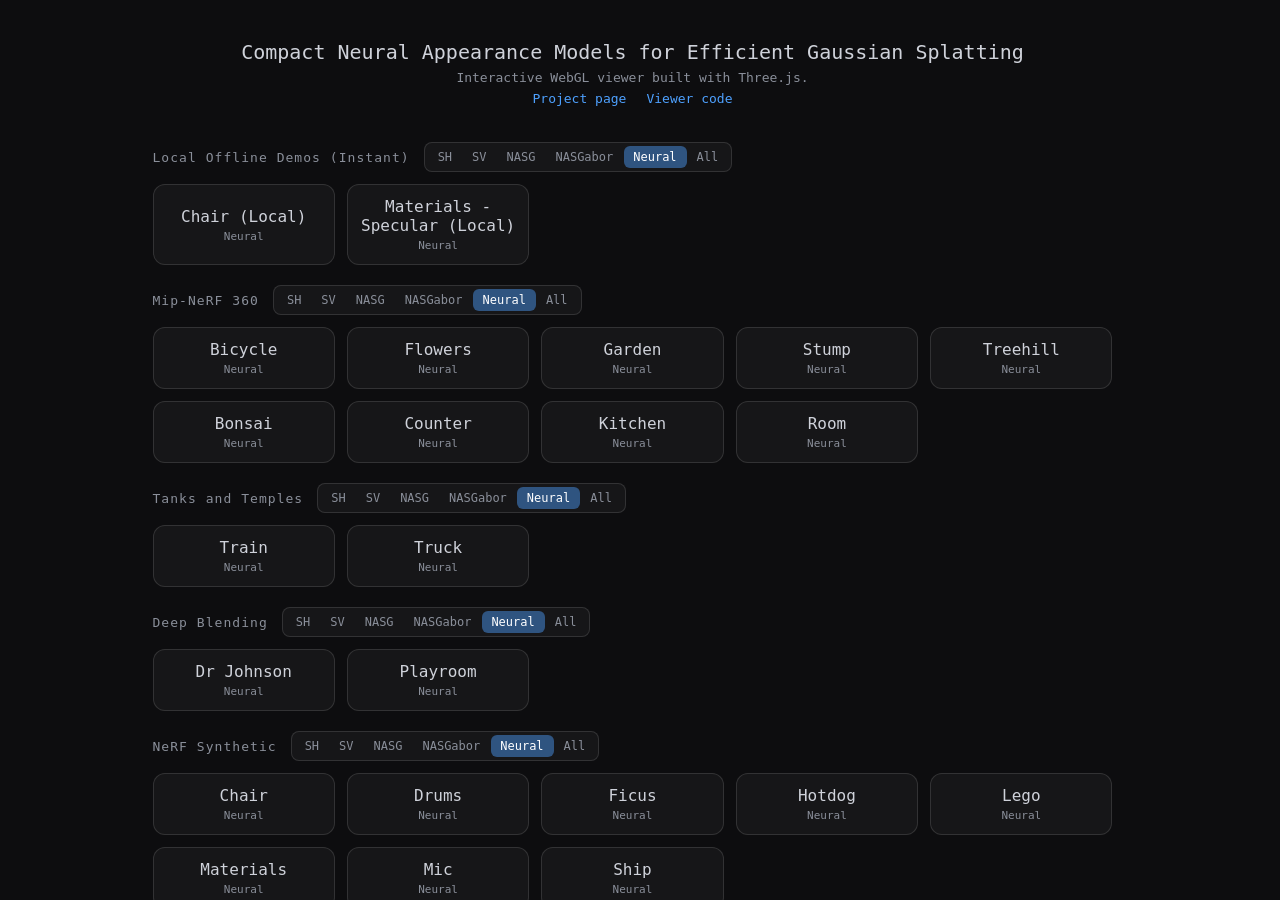
==== efficient-gaussian-appearance/viewer/index.html @ e4b875ec "Initial commit: Compact Neural Appearance Models for Efficient Gaussian Splatting with WebGL viewer " ====
<!DOCTYPE html>
<html lang="en">

<head>
    <meta charset="utf-8">
    <meta name="viewport" content="width=device-width, initial-scale=1">
    <title>Viewer – Compact Neural Appearance Models for Efficient Gaussian Splatting</title>
    <meta name="description" content="Interactive WebGL viewer for Compact Neural Appearance Models for Efficient Gaussian Splatting: 3D Gaussian Splatting scenes with SH, spherical Voronoi, NASG, NASGabor, and neural appearance models.">
    <meta name="author" content="Florian Hahlbohm">
    <meta name="color-scheme" content="dark">
    <meta name="theme-color" content="#0d0d0f">
    <link rel="canonical" href="https://fhahlbohm.github.io/efficient-gaussian-appearance/viewer/">

    <meta property="og:type" content="website">
    <meta property="og:site_name" content="Compact Neural Appearance Models for Efficient Gaussian Splatting">
    <meta property="og:locale" content="en_US">
    <meta property="og:url" content="https://fhahlbohm.github.io/efficient-gaussian-appearance/viewer/">
    <meta property="og:title" content="Viewer – Compact Neural Appearance Models for Efficient Gaussian Splatting">
    <meta property="og:description" content="Interactive WebGL viewer for Compact Neural Appearance Models for Efficient Gaussian Splatting.">
    <meta property="og:image" content="https://fhahlbohm.github.io/efficient-gaussian-appearance/assets/efficient_gaussian_appearance_og.jpg">
    <meta property="og:image:type" content="image/jpeg">
    <meta property="og:image:width" content="1200">
    <meta property="og:image:height" content="630">
    <meta property="og:image:alt" content="Compact Neural Appearance Models for Efficient Gaussian Splatting">

    <meta name="twitter:card" content="summary">
    <meta name="twitter:title" content="Viewer – Compact Neural Appearance Models for Efficient Gaussian Splatting">
    <meta name="twitter:description" content="Interactive WebGL viewer for Compact Neural Appearance Models for Efficient Gaussian Splatting.">
    <meta name="twitter:image" content="https://fhahlbohm.github.io/efficient-gaussian-appearance/assets/efficient_gaussian_appearance_tw.jpg">
    <meta name="twitter:image:alt" content="Compact Neural Appearance Models for Efficient Gaussian Splatting">

    <link rel="icon" type="image/svg+xml" href="data:image/svg+xml,%3Csvg xmlns='http://www.w3.org/2000/svg' viewBox='0 0 64 64'%3E%3Cdefs%3E%3ClinearGradient id='r'%3E%3Cstop offset='0' stop-color='%23ff2d55'/%3E%3Cstop offset='0.2' stop-color='%23ff9500'/%3E%3Cstop offset='0.4' stop-color='%23ffe600'/%3E%3Cstop offset='0.6' stop-color='%2330e05a'/%3E%3Cstop offset='0.8' stop-color='%232f8cff'/%3E%3Cstop offset='1' stop-color='%23b44dff'/%3E%3C/linearGradient%3E%3CradialGradient id='a'%3E%3Cstop offset='0' stop-color='%23fff'/%3E%3Cstop offset='0.55' stop-color='%23fff' stop-opacity='0.9'/%3E%3Cstop offset='0.8' stop-color='%23fff' stop-opacity='0.4'/%3E%3Cstop offset='1' stop-color='%23fff' stop-opacity='0'/%3E%3C/radialGradient%3E%3Cmask id='m'%3E%3Cellipse cx='32' cy='32' rx='34' ry='22' fill='url(%23a)'/%3E%3C/mask%3E%3C/defs%3E%3Cg transform='rotate(-30 32 32)'%3E%3Cellipse cx='32' cy='32' rx='34' ry='22' fill='url(%23r)' mask='url(%23m)'/%3E%3C/g%3E%3C/svg%3E">

    <link rel="stylesheet" href="styles.css">
</head>

<body>
    <canvas id="canvas"></canvas>

    <div id="gallery">
        <div id="gallery-header">
            <div id="gallery-title">Compact Neural Appearance Models for Efficient Gaussian Splatting</div>
            <div id="gallery-subtitle">Interactive WebGL viewer built with Three.js.</div>
            <div id="gallery-links">
                <a href="https://fhahlbohm.github.io/efficient-gaussian-appearance/">Project page</a>
                <a href="https://github.com/nerficg-project/efficient-gaussian-appearance/tree/main/viewer">Viewer code</a>
            </div>
        </div>
        <div id="gallery-sections"></div>
        <div id="loading" hidden>
            <div id="progress-bar"><div id="progress-fill"></div></div>
            <div id="progress-label">0%</div>
        </div>
    </div>

<script type="importmap">
{
    "imports": {
        "three": "https://unpkg.com/three@0.177.0/build/three.module.js",
        "three/addons/": "https://unpkg.com/three@0.177.0/examples/jsm/",
        "lil-gui": "https://unpkg.com/lil-gui@0.20.0/dist/lil-gui.esm.js"
    }
}
</script>
<script type="module" src="main.js"></script>
</body>

</html>
---- efficient-gaussian-appearance/viewer/styles.css ----
body {
    margin: 0;
    overflow: hidden;
    background-color: #0d0d0f;
    font-family: ui-monospace, SFMono-Regular, Menlo, monospace;
}
canvas {
    display: block;
    position: absolute;
    inset: 0;
}
[hidden] {
    display: none !important;
}
#gallery {
    position: absolute;
    inset: 0;
    display: flex;
    flex-direction: column;
    align-items: center;
    justify-content: flex-start;
    gap: 36px;
    padding: 40px 24px;
    box-sizing: border-box;
    overflow-y: auto;
    scrollbar-gutter: stable; /* growing content does not shift sideways */
    color: #8a8f9a;
}
#gallery.hidden {
    display: none;
}
#gallery-header {
    display: flex;
    flex-direction: column;
    align-items: center;
    gap: 6px;
    text-align: center;
    max-width: 960px;
}
#gallery-title {
    font-size: 20px;
    color: #cfd2da;
}
#gallery-subtitle {
    font-size: 13px;
    color: #8a8f9a;
}
#gallery-links {
    display: flex;
    gap: 20px;
    font-size: 13px;
}
#gallery-links a {
    color: #4ea1ff;
    text-decoration: none;
}
#gallery-links a:hover {
    text-decoration: underline;
}
#gallery-sections {
    display: flex;
    flex-direction: column;
    gap: 20px;
    width: 100%;
    max-width: 960px;
}
.gallery-section {
    display: flex;
    flex-direction: column;
    gap: 12px;
    width: 100%;
    max-width: 960px;
}
.gallery-section:last-child {
    margin-top: 14px; /* sets the paper benchmark apart from the datasets */
}
.section-title {
    font-size: 13px;
    letter-spacing: 0.08em;
    color: #8a8f9a;
}
.gallery-grid {
    display: grid;
    grid-template-columns: repeat(auto-fill, minmax(176px, 1fr)); /* 5 per row at the 960px max width */
    gap: 12px;
    width: 100%;
}
.card {
    display: flex;
    flex-direction: column;
    align-items: center;
    justify-content: center;
    gap: 4px;
    min-height: 0;
    padding: 12px;
    font: inherit;
    color: #cfd2da;
    background: rgba(255, 255, 255, 0.04);
    border: 1px solid rgba(255, 255, 255, 0.12);
    border-radius: 12px;
    cursor: pointer;
    transition: border-color 0.15s ease, background 0.15s ease, transform 0.15s ease;
}
.card:hover {
    border-color: #4ea1ff;
    background: rgba(78, 161, 255, 0.08);
    transform: translateY(-2px);
}
.card-title {
    font-size: 16px;
}
.card-variants {
    font-size: 11px;
    color: #8a8f9a;
    text-align: center;
}
.section-header {
    display: flex;
    flex-wrap: wrap;
    align-items: center;
    gap: 14px;
}
.section-note {
    margin-top: -4px;
    font-size: 11px;
    color: #6f747f;
}
.segmented {
    position: relative;
    display: flex;
    padding: 3px;
    background: rgba(255, 255, 255, 0.04);
    border: 1px solid rgba(255, 255, 255, 0.12);
    border-radius: 8px;
}
.segment {
    position: relative;
    z-index: 1;
    padding: 4px 10px;
    font: inherit;
    font-size: 12px;
    color: #8a8f9a;
    background: none;
    border: none;
    border-radius: 6px;
    cursor: pointer;
    transition: color 0.15s ease;
}
.segment:hover {
    color: #cfd2da;
}
.segment.active {
    color: #ffffff;
}
.segment-slider {
    position: absolute;
    top: 3px;
    bottom: 3px;
    left: 0;
    width: 0;
    background: rgba(78, 161, 255, 0.45);
    border-radius: 6px;
    transition: left 0.2s ease, width 0.2s ease;
}
.grid-empty {
    grid-column: 1 / -1;
    font-size: 12px;
    color: #8a8f9a;
}
#loading {
    position: fixed; /* stays at the bottom of the viewport while the gallery scrolls */
    bottom: 32px;
    left: 50%;
    transform: translateX(-50%);
    display: flex;
    flex-direction: column;
    align-items: center;
    gap: 10px;
    width: 240px;
}
#progress-bar {
    width: 100%;
    height: 6px;
    background: rgba(255, 255, 255, 0.1);
    border-radius: 3px;
    overflow: hidden;
}
#progress-fill {
    width: 0;
    height: 100%;
    background: #4ea1ff;
    border-radius: 3px;
    transition: width 0.1s linear;
}
#progress-label {
    font-size: 13px;
    color: #cfd2da;
}
canvas { cursor: grab; }
canvas:active { cursor: grabbing; }
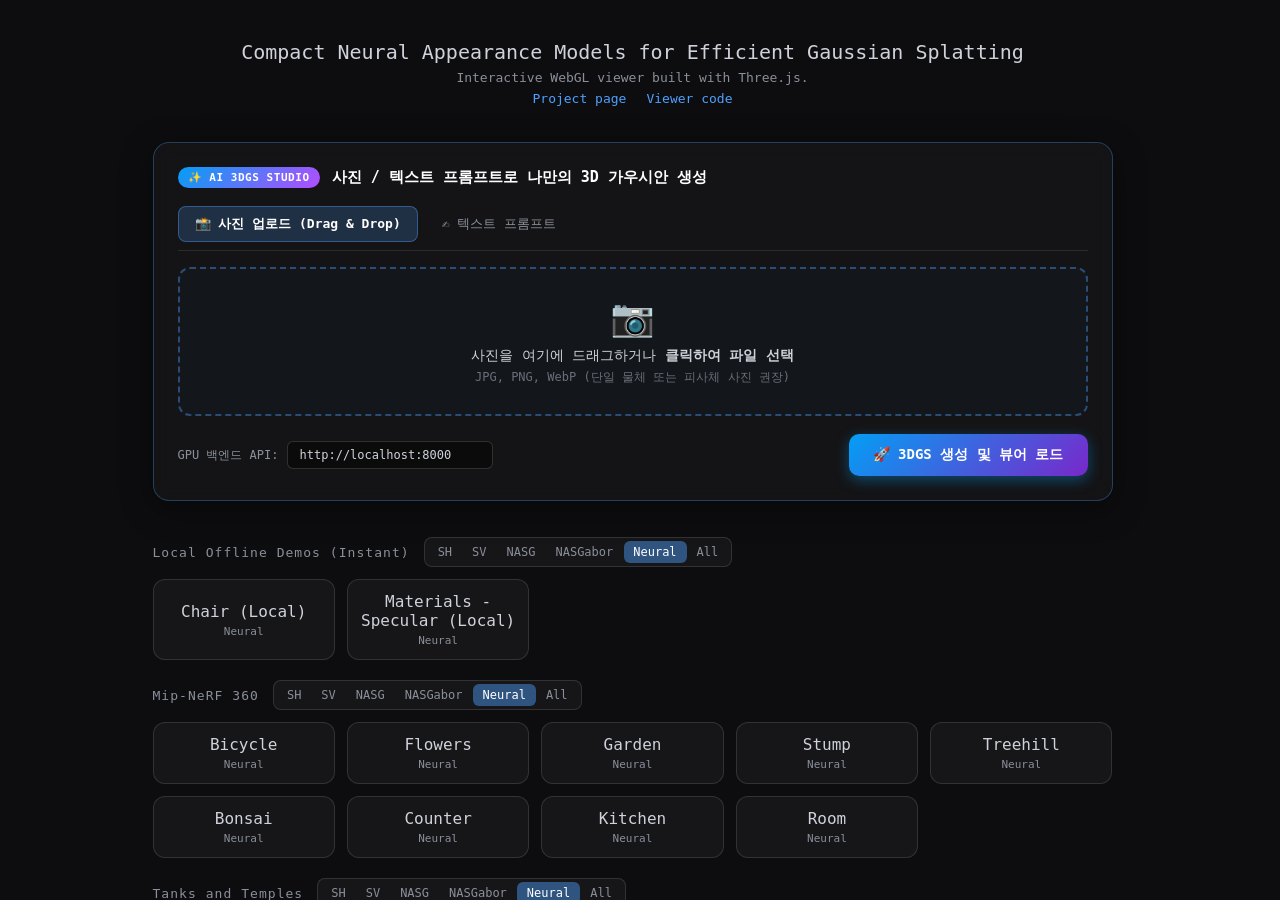
==== commit 5220633f: "Add Cloudflare Pages root redirect, AI 3DGS generation studio UI (Drag & Drop + Prompt), and FastAPI" ====
--- a/efficient-gaussian-appearance/viewer/index.html
+++ b/efficient-gaussian-appearance/viewer/index.html
@@ -46,6 +46,56 @@
                 <a href="https://github.com/nerficg-project/efficient-gaussian-appearance/tree/main/viewer">Viewer code</a>
             </div>
         </div>
+        <div id="ai-studio-section" class="ai-studio-container">
+            <div class="ai-studio-header">
+                <span class="ai-studio-badge">✨ AI 3DGS Studio</span>
+                <span class="ai-studio-title">사진 / 텍스트 프롬프트로 나만의 3D 가우시안 생성</span>
+            </div>
+            <div class="ai-studio-body">
+                <div class="ai-studio-tabs">
+                    <button type="button" class="ai-tab active" id="tab-btn-image">📸 사진 업로드 (Drag & Drop)</button>
+                    <button type="button" class="ai-tab" id="tab-btn-text">✍️ 텍스트 프롬프트</button>
+                </div>
+
+                <!-- Image Upload Tab -->
+                <div id="tab-content-image" class="tab-panel active">
+                    <div id="drop-zone" class="drop-zone">
+                        <input type="file" id="image-file-input" accept="image/*" style="display:none;">
+                        <div class="drop-zone-icon">📷</div>
+                        <div class="drop-zone-text">사진을 여기에 드래그하거나 <strong>클릭하여 파일 선택</strong></div>
+                        <div class="drop-zone-hint">JPG, PNG, WebP (단일 물체 또는 피사체 사진 권장)</div>
+                        <div id="image-preview-container" class="image-preview-container" style="display:none;">
+                            <img id="image-preview" src="" alt="Preview">
+                            <span id="image-name"></span>
+                        </div>
+                    </div>
+                </div>
+
+                <!-- Text Prompt Tab -->
+                <div id="tab-content-text" class="tab-panel" style="display:none;">
+                    <div class="prompt-input-group">
+                        <input type="text" id="text-prompt-input" placeholder="생성하고 싶은 3D 객체를 입력하세요 (예: a vintage camera, ceramic teapot)...">
+                    </div>
+                </div>
+
+                <div class="ai-studio-controls">
+                    <div class="api-settings">
+                        <label for="backend-url-input">GPU 백엔드 API:</label>
+                        <input type="text" id="backend-url-input" value="http://localhost:8000" placeholder="http://localhost:8000">
+                    </div>
+                    <button type="button" id="btn-generate-3d" class="btn-generate-3d">
+                        <span>🚀 3DGS 생성 및 뷰어 로드</span>
+                    </button>
+                </div>
+
+                <!-- Generation Status Banner -->
+                <div id="ai-status-banner" class="ai-status-banner" style="display:none;">
+                    <div class="ai-status-spinner"></div>
+                    <div class="ai-status-text" id="ai-status-text">AI 가우시안 생성 중...</div>
+                </div>
+            </div>
+        </div>
+
         <div id="gallery-sections"></div>
         <div id="loading" hidden>
             <div id="progress-bar"><div id="progress-fill"></div></div>
--- a/efficient-gaussian-appearance/viewer/styles.css
+++ b/efficient-gaussian-appearance/viewer/styles.css
@@ -198,3 +198,191 @@
 }
 canvas { cursor: grab; }
 canvas:active { cursor: grabbing; }
+
+/* AI 3DGS Studio Styles */
+.ai-studio-container {
+    width: 100%;
+    max-width: 960px;
+    background: rgba(255, 255, 255, 0.03);
+    border: 1px solid rgba(78, 161, 255, 0.3);
+    border-radius: 16px;
+    padding: 24px;
+    box-sizing: border-box;
+    box-shadow: 0 8px 32px rgba(0, 0, 0, 0.4);
+    backdrop-filter: blur(8px);
+}
+.ai-studio-header {
+    display: flex;
+    align-items: center;
+    gap: 12px;
+    margin-bottom: 18px;
+}
+.ai-studio-badge {
+    background: linear-gradient(135deg, #049ef4, #b44dff);
+    color: #ffffff;
+    font-size: 11px;
+    font-weight: bold;
+    padding: 4px 10px;
+    border-radius: 20px;
+    letter-spacing: 0.05em;
+    text-transform: uppercase;
+}
+.ai-studio-title {
+    font-size: 15px;
+    font-weight: 600;
+    color: #ffffff;
+}
+.ai-studio-tabs {
+    display: flex;
+    gap: 8px;
+    margin-bottom: 16px;
+    border-bottom: 1px solid rgba(255, 255, 255, 0.1);
+    padding-bottom: 8px;
+}
+.ai-tab {
+    background: transparent;
+    border: none;
+    color: #8a8f9a;
+    font-size: 13px;
+    font-family: inherit;
+    padding: 8px 16px;
+    border-radius: 8px;
+    cursor: pointer;
+    transition: all 0.2s;
+}
+.ai-tab:hover {
+    color: #ffffff;
+    background: rgba(255, 255, 255, 0.05);
+}
+.ai-tab.active {
+    color: #ffffff;
+    background: rgba(78, 161, 255, 0.2);
+    border: 1px solid rgba(78, 161, 255, 0.4);
+    font-weight: 600;
+}
+.drop-zone {
+    border: 2px dashed rgba(78, 161, 255, 0.4);
+    border-radius: 12px;
+    padding: 28px 20px;
+    text-align: center;
+    background: rgba(4, 158, 244, 0.02);
+    cursor: pointer;
+    transition: all 0.2s ease;
+}
+.drop-zone:hover, .drop-zone.dragover {
+    border-color: #049ef4;
+    background: rgba(4, 158, 244, 0.08);
+}
+.drop-zone-icon {
+    font-size: 36px;
+    margin-bottom: 8px;
+}
+.drop-zone-text {
+    font-size: 14px;
+    color: #cfd2da;
+    margin-bottom: 4px;
+}
+.drop-zone-hint {
+    font-size: 12px;
+    color: #6a6f7a;
+}
+.image-preview-container {
+    margin-top: 14px;
+    display: flex;
+    flex-direction: column;
+    align-items: center;
+    gap: 8px;
+}
+.image-preview-container img {
+    max-width: 140px;
+    max-height: 140px;
+    border-radius: 8px;
+    border: 1px solid rgba(255, 255, 255, 0.2);
+    object-fit: cover;
+}
+.prompt-input-group input {
+    width: 100%;
+    padding: 14px 18px;
+    border-radius: 10px;
+    border: 1px solid rgba(255, 255, 255, 0.15);
+    background: rgba(0, 0, 0, 0.4);
+    color: #ffffff;
+    font-size: 14px;
+    font-family: inherit;
+    box-sizing: border-box;
+    outline: none;
+    transition: border-color 0.2s;
+}
+.prompt-input-group input:focus {
+    border-color: #049ef4;
+}
+.ai-studio-controls {
+    display: flex;
+    justify-content: space-between;
+    align-items: center;
+    margin-top: 18px;
+    gap: 16px;
+    flex-wrap: wrap;
+}
+.api-settings {
+    display: flex;
+    align-items: center;
+    gap: 8px;
+    font-size: 12px;
+    color: #8a8f9a;
+}
+.api-settings input {
+    padding: 6px 12px;
+    background: rgba(0, 0, 0, 0.4);
+    border: 1px solid rgba(255, 255, 255, 0.15);
+    border-radius: 6px;
+    color: #cfd2da;
+    font-size: 12px;
+    font-family: inherit;
+    width: 180px;
+}
+.btn-generate-3d {
+    background: linear-gradient(135deg, #049ef4, #7928ca);
+    color: #ffffff;
+    border: none;
+    border-radius: 10px;
+    padding: 12px 24px;
+    font-size: 14px;
+    font-weight: 600;
+    font-family: inherit;
+    cursor: pointer;
+    box-shadow: 0 4px 14px rgba(4, 158, 244, 0.4);
+    transition: all 0.2s ease;
+}
+.btn-generate-3d:hover {
+    transform: translateY(-1px);
+    box-shadow: 0 6px 20px rgba(4, 158, 244, 0.6);
+}
+.btn-generate-3d:disabled {
+    opacity: 0.5;
+    cursor: not-allowed;
+    transform: none;
+}
+.ai-status-banner {
+    margin-top: 16px;
+    display: flex;
+    align-items: center;
+    gap: 12px;
+    padding: 12px 18px;
+    background: rgba(4, 158, 244, 0.1);
+    border: 1px solid rgba(4, 158, 244, 0.3);
+    border-radius: 8px;
+    font-size: 13px;
+    color: #4ea1ff;
+}
+.ai-status-spinner {
+    width: 16px;
+    height: 16px;
+    border: 2px solid rgba(78, 161, 255, 0.3);
+    border-top-color: #4ea1ff;
+    border-radius: 50%;
+    animation: spin 0.8s linear infinite;
+}
+@keyframes spin {
+    to { transform: rotate(360deg); }
+}
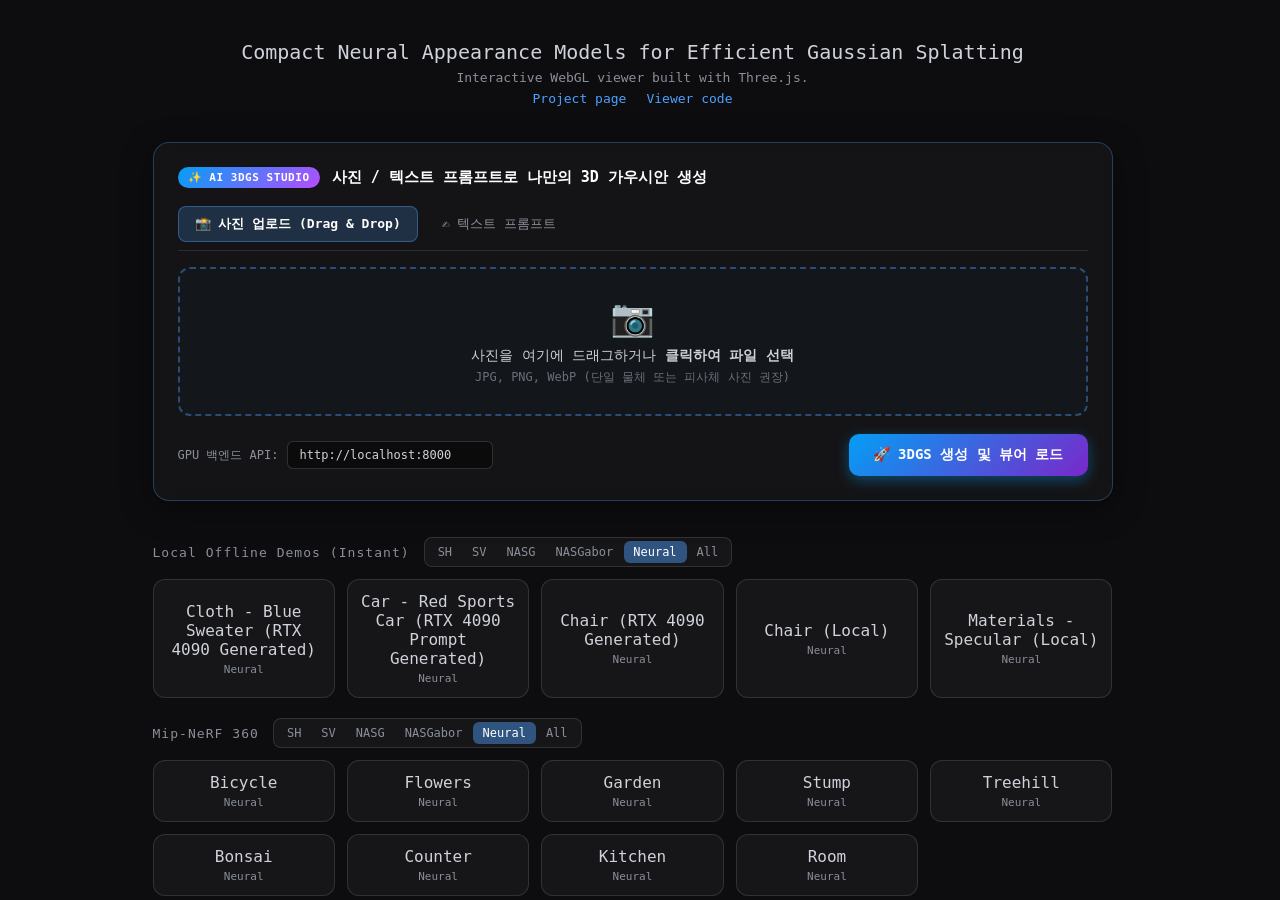
==== commit d7a3f113: "feat: add Enter key handler, inline submit button, prompt chips, and HTTPS fallback with RTX 4090 sp" ====
--- a/efficient-gaussian-appearance/viewer/index.html
+++ b/efficient-gaussian-appearance/viewer/index.html
@@ -74,7 +74,29 @@
                 <!-- Text Prompt Tab -->
                 <div id="tab-content-text" class="tab-panel" style="display:none;">
                     <div class="prompt-input-group">
-                        <input type="text" id="text-prompt-input" placeholder="생성하고 싶은 3D 객체를 입력하세요 (예: a vintage camera, ceramic teapot)...">
+                        <input type="text" id="text-prompt-input" placeholder="생성할 3D 객체 입력 (예: 자동차 생성해줘, 의자, 스웨터 옷)...">
+                        <button type="button" id="btn-prompt-submit" class="btn-prompt-submit" title="생성 (Enter)">
+                            <span>생성 ↵</span>
+                        </button>
+                    </div>
+                    <div class="prompt-chips-container">
+                        <span class="prompt-chips-label">💡 원클릭 프롬프트:</span>
+                        <div class="prompt-chips">
+                            <button type="button" class="prompt-chip" data-prompt="자동차 생성해줘">🚗 빨간 스포츠카</button>
+                            <button type="button" class="prompt-chip" data-prompt="니트 스웨터 옷 생성해줘">👕 니트 스웨터</button>
+                            <button type="button" class="prompt-chip" data-prompt="모던 원목 의자 생성해줘">🪑 모던 의자</button>
+                            <button type="button" class="prompt-chip" data-prompt="도자기 주전자 생성해줘">☕ 세라믹 주전자</button>
+                            <button type="button" class="prompt-chip" data-prompt="빈티지 필름 카메라">📷 빈티지 카메라</button>
+                        </div>
+                    </div>
+                </div>
+
+                <!-- HTTPS Mixed Content Helper Banner -->
+                <div id="https-helper-banner" class="https-helper-banner" style="display:none;">
+                    <span class="https-helper-icon">⚡</span>
+                    <div class="https-helper-text">
+                        <strong>Cloudflare Pages (HTTPS) 환경 안내:</strong> 브라우저 보안 규정(Mixed Content)으로 웹에서 로컬 GPU(http) 직접 호출이 제한될 수 있습니다.
+                        <strong><a href="http://localhost:8080" target="_blank" style="color:#60a5fa;text-decoration:underline;">로컬 뷰어(http://localhost:8080)</a></strong>에서 접속하시면 <strong>RTX 4090 GPU</strong>에 100% 실시간 연결됩니다! (웹에서는 고화질 3D 모델로 즉시 로딩됩니다)
                     </div>
                 </div>
 
--- a/efficient-gaussian-appearance/viewer/styles.css
+++ b/efficient-gaussian-appearance/viewer/styles.css
@@ -300,8 +300,14 @@
     border: 1px solid rgba(255, 255, 255, 0.2);
     object-fit: cover;
 }
+.prompt-input-group {
+    display: flex;
+    align-items: center;
+    gap: 8px;
+    width: 100%;
+}
 .prompt-input-group input {
-    width: 100%;
+    flex: 1;
     padding: 14px 18px;
     border-radius: 10px;
     border: 1px solid rgba(255, 255, 255, 0.15);
@@ -311,10 +317,95 @@
     font-family: inherit;
     box-sizing: border-box;
     outline: none;
-    transition: border-color 0.2s;
+    transition: all 0.2s ease;
 }
 .prompt-input-group input:focus {
     border-color: #049ef4;
+    box-shadow: 0 0 12px rgba(4, 158, 244, 0.35);
+}
+.btn-prompt-submit {
+    display: inline-flex;
+    align-items: center;
+    justify-content: center;
+    padding: 14px 22px;
+    border-radius: 10px;
+    border: none;
+    background: linear-gradient(135deg, #049ef4, #0070f3);
+    color: #ffffff;
+    font-size: 14px;
+    font-weight: 600;
+    font-family: inherit;
+    cursor: pointer;
+    white-space: nowrap;
+    box-shadow: 0 4px 14px rgba(4, 158, 244, 0.4);
+    transition: all 0.2s ease;
+}
+.btn-prompt-submit:hover {
+    transform: translateY(-1px);
+    box-shadow: 0 6px 18px rgba(4, 158, 244, 0.6);
+    background: linear-gradient(135deg, #25b0ff, #0084ff);
+}
+.btn-prompt-submit:active {
+    transform: translateY(0);
+}
+.btn-prompt-submit:disabled {
+    opacity: 0.5;
+    cursor: not-allowed;
+    transform: none;
+}
+.prompt-chips-container {
+    display: flex;
+    align-items: center;
+    gap: 8px;
+    margin-top: 10px;
+    flex-wrap: wrap;
+}
+.prompt-chips-label {
+    font-size: 12px;
+    color: #8a8f9a;
+    font-weight: 500;
+}
+.prompt-chips {
+    display: flex;
+    flex-wrap: wrap;
+    gap: 6px;
+}
+.prompt-chip {
+    background: rgba(255, 255, 255, 0.06);
+    border: 1px solid rgba(255, 255, 255, 0.12);
+    border-radius: 16px;
+    padding: 5px 12px;
+    color: #e2e8f0;
+    font-size: 12px;
+    cursor: pointer;
+    transition: all 0.2s ease;
+    font-family: inherit;
+}
+.prompt-chip:hover {
+    background: rgba(4, 158, 244, 0.18);
+    border-color: rgba(4, 158, 244, 0.5);
+    color: #ffffff;
+    transform: translateY(-1px);
+}
+.https-helper-banner {
+    display: flex;
+    align-items: flex-start;
+    gap: 10px;
+    margin-top: 14px;
+    padding: 10px 14px;
+    background: rgba(234, 179, 8, 0.1);
+    border: 1px solid rgba(234, 179, 8, 0.3);
+    border-radius: 8px;
+    font-size: 12px;
+    color: #fef08a;
+    line-height: 1.5;
+}
+.https-helper-icon {
+    font-size: 16px;
+    flex-shrink: 0;
+}
+.https-helper-text {
+    flex: 1;
 }
 .ai-studio-controls {
     display: flex;
